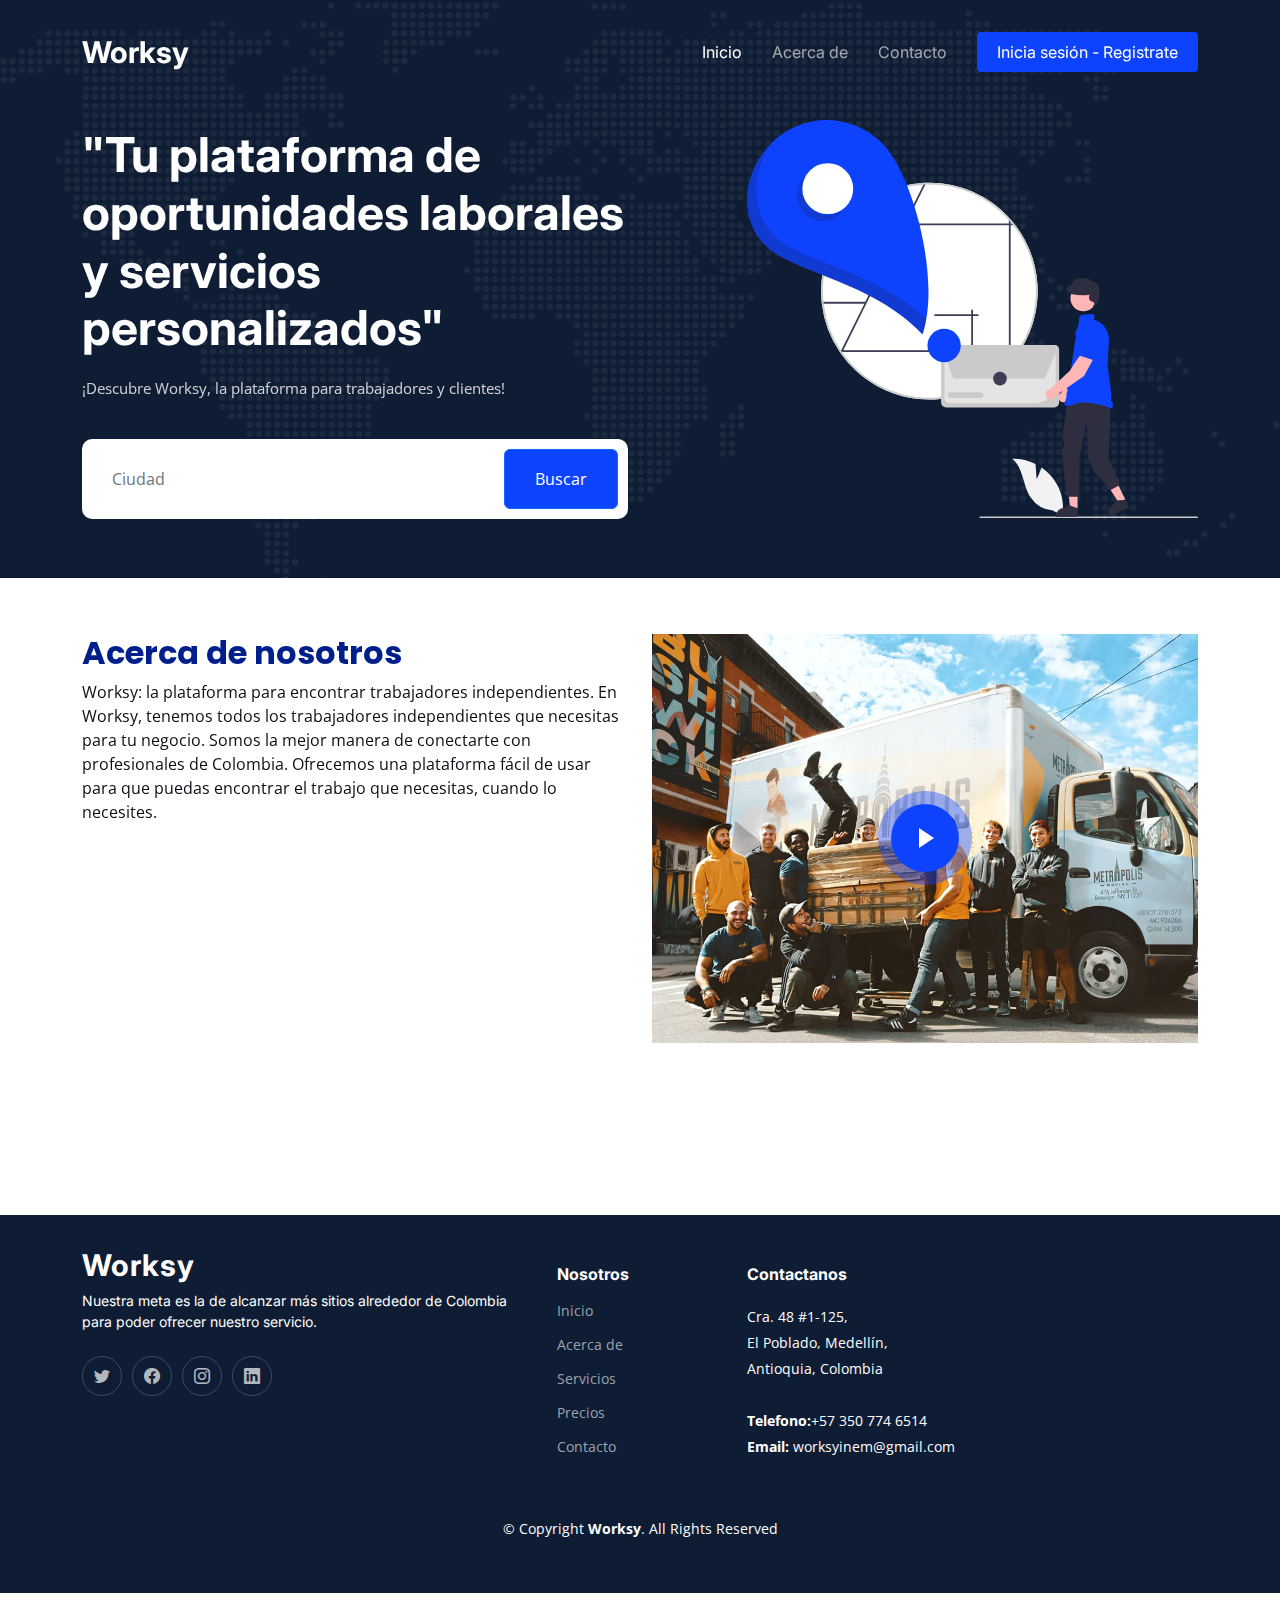
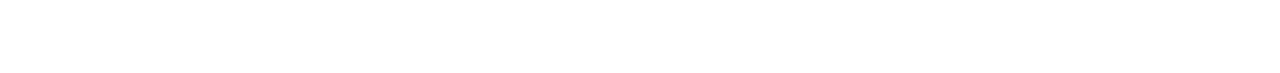
==== src/main/resources/static/index.html @ 36661a29 "Se añade el frontEnd" ====
<!DOCTYPE html>
<html lang="en">
  <head>
    <meta charset="utf-8">
    <meta content="width=device-width, initial-scale=1.0" name="viewport">

    <title>Worksy Inem</title>
    <meta content="" name="description">
    <meta content="" name="keywords">

    <!-- Favicons -->
    <link href="assets/img/favicon.png" rel="icon">
    <link href="assets/img/apple-touch-icon.png" rel="apple-touch-icon">

    <!-- Google Fonts -->
    <link rel="preconnect" href="https://fonts.googleapis.com">
    <link rel="preconnect" href="https://fonts.gstatic.com" crossorigin>
    <link href="https://fonts.googleapis.com/css2?family=Open+Sans:ital,wght@0,300;0,400;0,500;0,600;0,700;1,300;1,400;1,600;1,700&family=Poppins:ital,wght@0,300;0,400;0,500;0,600;0,700;1,300;1,400;1,500;1,600;1,700&family=Inter:ital,wght@0,300;0,400;0,500;0,600;0,700;1,300;1,400;1,500;1,600;1,700&display=swap" rel="stylesheet">

    <!-- Vendor CSS Files -->
    <link href="assets/vendor/bootstrap/css/bootstrap.min.css" rel="stylesheet">
    <link href="assets/vendor/bootstrap-icons/bootstrap-icons.css" rel="stylesheet">
    <link href="assets/vendor/fontawesome-free/css/all.min.css" rel="stylesheet">
    <link href="assets/vendor/glightbox/css/glightbox.min.css" rel="stylesheet">
    <link href="assets/vendor/swiper/swiper-bundle.min.css" rel="stylesheet">
    <link href="assets/vendor/aos/aos.css" rel="stylesheet">

    <!-- Template Main CSS File -->
    <link href="assets/css/main.css" rel="stylesheet">

    <!-- =======================================================
    * Template Name: Logis
    * Updated: Mar 10 2023 with Bootstrap v5.2.3
    * Template URL: https://bootstrapmade.com/logis-bootstrap-logistics-website-template/
    * Author: BootstrapMade.com
    * License: https://bootstrapmade.com/license/
    ======================================================== -->
  </head>

  <body>

  <!-- ======= Header ======= -->
  <header id="header" class="header d-flex align-items-center fixed-top">
    <div class="container-fluid container-xl d-flex align-items-center justify-content-between">

      <a href="index.html" class="logo d-flex align-items-center">
        <!-- Uncomment the line below if you also wish to use an image logo -->
        <!-- <img src="assets/img/logo.png" alt=""> -->
        <h1>Worksy</h1>
      </a>

      <i class="mobile-nav-toggle mobile-nav-show bi bi-list"></i>
      <i class="mobile-nav-toggle mobile-nav-hide d-none bi bi-x"></i>
      <nav id="navbar" class="navbar">
        <ul>
          <li><a href="index.html" class="active">Inicio</a></li>
          <li><a href="about.html">Acerca de</a></li>
          <li><a href="contact.html">Contacto</a></li>
          <li><a class="get-a-quote" href="login.html">Inicia sesión - Registrate</a></li>
        </ul>
      </nav><!-- .navbar -->

    </div>
  </header><!-- End Header -->
  <!-- End Header -->

  <!-- ======= Hero Section ======= -->
  <section id="hero" class="hero d-flex align-items-center">
    <div class="container">
      <div class="row gy-4 d-flex justify-content-between">
        <div class="col-lg-6 order-2 order-lg-1 d-flex flex-column justify-content-center">
          <h2 data-aos="fade-up">"Tu plataforma de oportunidades laborales y servicios personalizados"</h2>
          <p data-aos="fade-up" data-aos-delay="100">¡Descubre Worksy, la plataforma para trabajadores y clientes!</p>

          <form action="#" class="form-search d-flex align-items-stretch mb-3" data-aos="fade-up" data-aos-delay="200">
            <input type="text" class="form-control" placeholder="Ciudad">
            <button type="submit" class="btn btn-primary">Buscar</button>
          </form>

          <div class="row gy-4" data-aos="fade-up" data-aos-delay="400">

          </div>
        </div>

        <div class="col-lg-5 order-1 order-lg-2 hero-img" data-aos="zoom-out">
          <img src="assets/img/hero-img.svg" class="img-fluid mb-3 mb-lg-0" alt="">
        </div>

      </div>
    </div>
  </section><!-- End Hero Section -->

  <main id="main">


    <section id="featured-services" class="featured-services">
      <div class="container">

        <div class="row gy-4">
          <!-- ======= Featured Services Section =======
      <div class="col-lg-4 col-md-6 service-item d-flex" data-aos="fade-up">
        <div class="icon flex-shrink-0"><i class="fa-solid fa-cart-flatbed"></i></div>
        <div>

      <h4 class="title">Lorem Ipsum</h4>
      <p class="description">Voluptatum deleniti atque corrupti quos dolores et quas molestias excepturi sint occaecati cupiditate non provident</p>
      <a href="service-details.html" class="readmore stretched-link"><span>Learn More</span><i class="bi bi-arrow-right"></i></a>
    </div>
  </div>


  <div class="col-lg-4 col-md-6 service-item d-flex" data-aos="fade-up" data-aos-delay="100">
    <div class="icon flex-shrink-0"><i class="fa-solid fa-truck"></i></div>
    <div>
      <h4 class="title">Dolor Sitema</h4>
      <p class="description">Minim veniam, quis nostrud exercitation ullamco laboris nisi ut aliquip ex ea commodo consequat tarad limino ata</p>
      <a href="service-details.html" class="readmore stretched-link"><span>Learn More</span><i class="bi bi-arrow-right"></i></a>
    </div>
  </div>

  <div class="col-lg-4 col-md-6 service-item d-flex" data-aos="fade-up" data-aos-delay="200">
    <div class="icon flex-shrink-0"><i class="fa-solid fa-truck-ramp-box"></i></div>
    <div>
      <h4 class="title">Sed ut perspiciatis</h4>
      <p class="description">Duis aute irure dolor in reprehenderit in voluptate velit esse cillum dolore eu fugiat nulla pariatur</p>
      <a href="service-details.html" class="readmore stretched-link"><span>Learn More</span><i class="bi bi-arrow-right"></i></a>
    </div>
  </div>
  </section> End Featured Services Section -->
        </div>

      </div>

      <!-- ======= About Us Section ======= -->
      <section id="about" class="about pt-0">
        <div class="container" data-aos="fade-up">

          <div class="row gy-4">
            <div class="col-lg-6 position-relative align-self-start order-lg-last order-first">
              <img src="assets/img/about.jpg" class="img-fluid" alt="">
              <a href="https://www.youtube.com/watch?v=LXb3EKWsInQ" class="glightbox play-btn"></a>
            </div>
            <div class="col-lg-6 content order-last  order-lg-first">
              <h3>Acerca de nosotros</h3>
              <p>
                Worksy: la plataforma para encontrar trabajadores independientes.
                En Worksy, tenemos todos los trabajadores independientes que necesitas para tu negocio. Somos la mejor manera de conectarte con profesionales de Colombia. Ofrecemos una plataforma fácil de usar para que puedas encontrar el trabajo que necesitas, cuando lo necesites.</p>
              <ul>
                <li data-aos="fade-up" data-aos-delay="100">
                  <i class="bi bi-diagram-3"></i>
                  <div>
                    <h5>Worksy es el mejor lugar para encontrar trabajadores independientes.</h5>
                    <p></p>
                  </div>
                </li>
                <li data-aos="fade-up" data-aos-delay="200">
                  <i class="bi bi-fullscreen-exit"></i>
                  <div>
                    <h5> Ofrecemos una plataforma fácil de usar para que puedas encontrar el trabajo que necesitas.</h5>
                  </div>
                </li>
                <li data-aos="fade-up" data-aos-delay="300">
                  <i class="bi bi-broadcast"></i>
                  <div>
                    <h5>Conectamos a trabajadores independientes de todo el mundo con empresas y clientes que necesitan sus servicios.</h5>
                  </div>
                </li>
              </ul>
            </div>
          </div>

        </div>
      </section><!-- End About Us Section -->
      <!-- ======= Footer ======= -->
      <footer id="footer" class="footer">

        <div class="container">
          <div class="row gy-4">
            <div class="col-lg-5 col-md-12 footer-info">
              <a href="index.html" class="logo d-flex align-items-center">
                <span>Worksy</span>
              </a>
              <p>Nuestra meta es la de alcanzar más sitios alrededor de Colombia para poder ofrecer nuestro servicio.</p>
              <div class="social-links d-flex mt-4">
                <a href="#" class="twitter"><i class="bi bi-twitter"></i></a>
                <a href="#" class="facebook"><i class="bi bi-facebook"></i></a>
                <a href="#" class="instagram"><i class="bi bi-instagram"></i></a>
                <a href="#" class="linkedin"><i class="bi bi-linkedin"></i></a>
              </div>
            </div>

            <div class="col-lg-2 col-6 footer-links">
              <h4>Nosotros</h4>
              <ul>
                <li><a href="index.html" class="active">Inicio</a></li>
                <li><a href="about.html">Acerca de</a></li>
                <li><a href="services.html">Servicios</a></li>
                <li><a href="pricing.html">Precios</a></li>
                <li><a href="contact.html">Contacto</a></li>
              </ul>
            </div>

            <div class="col-lg-3 col-md-12 footer-contact text-center text-md-start">
              <h4>Contactanos</h4>
              <p>
                Cra. 48 #1-125,<br>
                El Poblado, Medellín,<br>
                Antioquia, Colombia <br><br>
                <strong>Telefono:</strong>+57 350 774 6514<br>
                <strong>Email:</strong> worksyinem@gmail.com<br>
              </p>
            </div>

          </div>
        </div>

        <div class="container mt-4">
          <div class="copyright">
            &copy; Copyright <strong><span>Worksy</span></strong>. All Rights Reserved
          </div>
          <div class="credits">
            <!-- All the links in the footer should remain intact. -->
            <!-- You can delete the links only if you purchased the pro version. -->
            <!-- Licensing information: https://bootstrapmade.com/license/ -->
            <!-- Purchase the pro version with working PHP/AJAX contact form: https://bootstrapmade.com/logis-bootstrap-logistics-website-template/ -->
          </div>
        </div>

      </footer><!-- End Footer -->
      <!-- End Footer -->

      <a href="#" class="scroll-top d-flex align-items-center justify-content-center"><i class="bi bi-arrow-up-short"></i></a>

      <div id="preloader"></div>

      <!-- Vendor JS Files -->
      <script src="assets/vendor/bootstrap/js/bootstrap.bundle.min.js"></script>
      <script src="assets/vendor/purecounter/purecounter_vanilla.js"></script>
      <script src="assets/vendor/glightbox/js/glightbox.min.js"></script>
      <script src="assets/vendor/swiper/swiper-bundle.min.js"></script>
      <script src="assets/vendor/aos/aos.js"></script>
      <script src="assets/vendor/php-email-form/validate.js"></script>

      <!-- Template Main JS File -->
      <script src="assets/js/main.js"></script>
  </body>
</html>
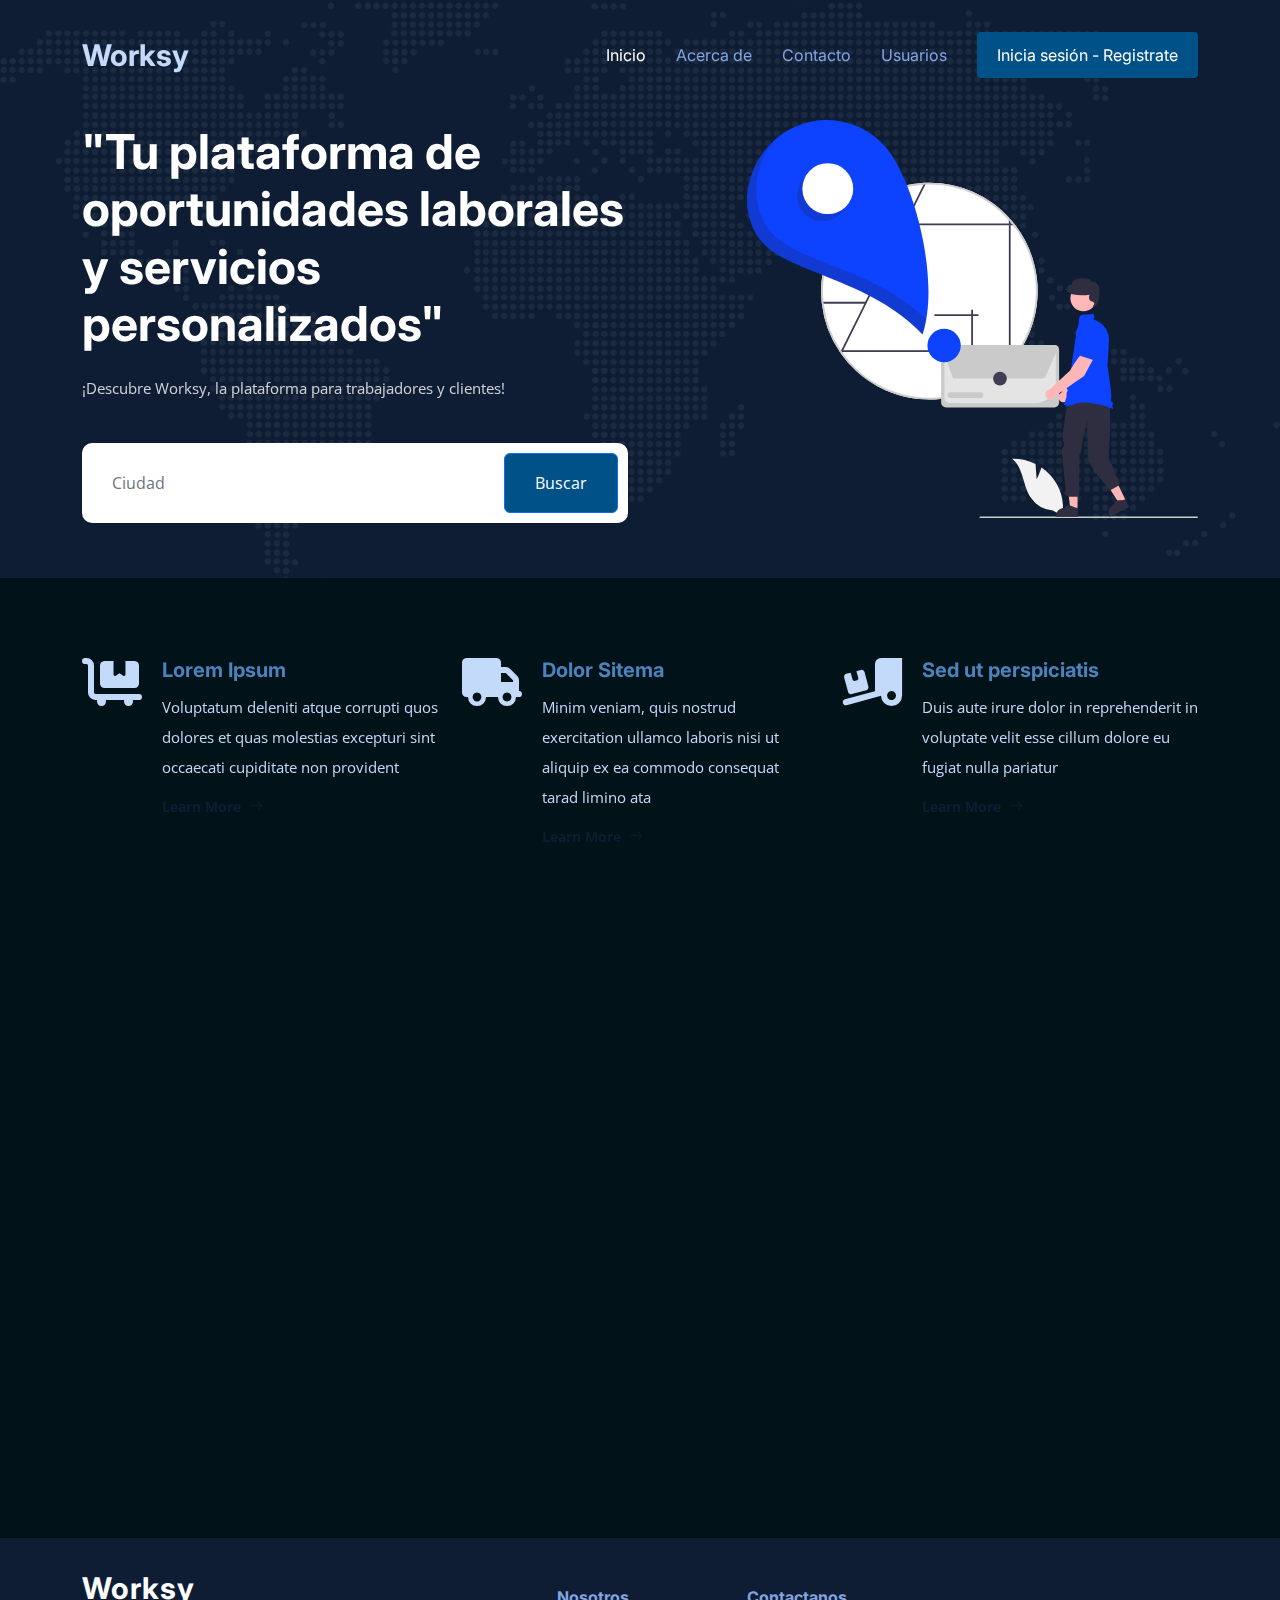
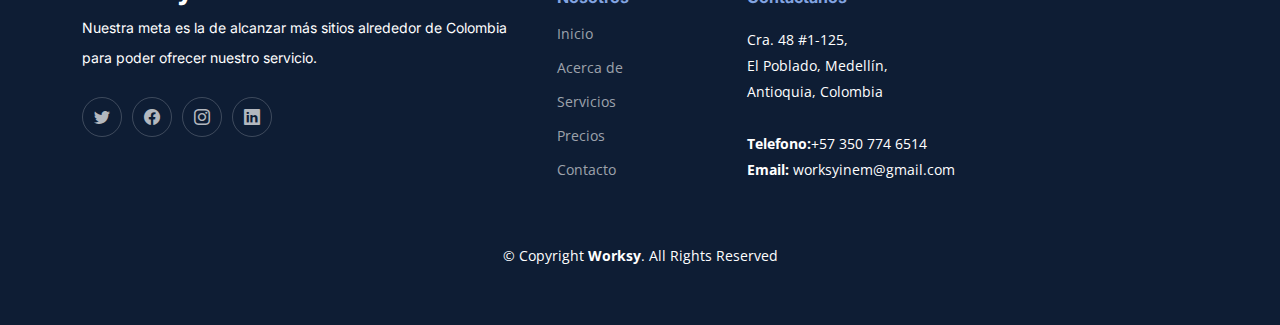
==== commit b2c570c6: "Se cambio gran parte de los colores del FrontEnd." ====
--- a/src/main/resources/static/index.html
+++ b/src/main/resources/static/index.html
@@ -56,6 +56,7 @@
           <li><a href="index.html" class="active">Inicio</a></li>
           <li><a href="about.html">Acerca de</a></li>
           <li><a href="contact.html">Contacto</a></li>
+          <li><a href="users-table.html">Usuarios</a></li>
           <li><a class="get-a-quote" href="login.html">Inicia sesión - Registrate</a></li>
         </ul>
       </nav><!-- .navbar -->
@@ -97,37 +98,45 @@
       <div class="container">
 
         <div class="row gy-4">
-          <!-- ======= Featured Services Section =======
-      <div class="col-lg-4 col-md-6 service-item d-flex" data-aos="fade-up">
-        <div class="icon flex-shrink-0"><i class="fa-solid fa-cart-flatbed"></i></div>
-        <div>
-
-      <h4 class="title">Lorem Ipsum</h4>
-      <p class="description">Voluptatum deleniti atque corrupti quos dolores et quas molestias excepturi sint occaecati cupiditate non provident</p>
-      <a href="service-details.html" class="readmore stretched-link"><span>Learn More</span><i class="bi bi-arrow-right"></i></a>
-    </div>
-  </div>
-
-
-  <div class="col-lg-4 col-md-6 service-item d-flex" data-aos="fade-up" data-aos-delay="100">
-    <div class="icon flex-shrink-0"><i class="fa-solid fa-truck"></i></div>
-    <div>
-      <h4 class="title">Dolor Sitema</h4>
-      <p class="description">Minim veniam, quis nostrud exercitation ullamco laboris nisi ut aliquip ex ea commodo consequat tarad limino ata</p>
-      <a href="service-details.html" class="readmore stretched-link"><span>Learn More</span><i class="bi bi-arrow-right"></i></a>
-    </div>
-  </div>
-
-  <div class="col-lg-4 col-md-6 service-item d-flex" data-aos="fade-up" data-aos-delay="200">
-    <div class="icon flex-shrink-0"><i class="fa-solid fa-truck-ramp-box"></i></div>
-    <div>
-      <h4 class="title">Sed ut perspiciatis</h4>
-      <p class="description">Duis aute irure dolor in reprehenderit in voluptate velit esse cillum dolore eu fugiat nulla pariatur</p>
-      <a href="service-details.html" class="readmore stretched-link"><span>Learn More</span><i class="bi bi-arrow-right"></i></a>
-    </div>
-  </div>
-  </section> End Featured Services Section -->
-        </div>
+
+          <div class="col-lg-4 col-md-6 service-item d-flex" data-aos="fade-up">
+            <div class="icon flex-shrink-0"><i class="fa-solid fa-cart-flatbed"></i></div>
+            <div>
+
+              <h4 class="title">Lorem Ipsum</h4>
+              <p class="description">Voluptatum deleniti atque corrupti quos dolores et quas molestias excepturi sint
+                occaecati cupiditate non provident</p>
+              <a href="service-details.html" class="readmore stretched-link"><span>Learn More</span><i
+                      class="bi bi-arrow-right"></i></a>
+            </div>
+          </div>
+
+
+          <div class="col-lg-4 col-md-6 service-item d-flex" data-aos="fade-up" data-aos-delay="100">
+            <div class="icon flex-shrink-0"><i class="fa-solid fa-truck"></i></div>
+            <div>
+              <h4 class="title">Dolor Sitema</h4>
+              <p class="description">Minim veniam, quis nostrud exercitation ullamco laboris nisi ut aliquip ex ea
+                commodo consequat tarad limino ata</p>
+              <a href="service-details.html" class="readmore stretched-link"><span>Learn More</span><i
+                      class="bi bi-arrow-right"></i></a>
+            </div>
+          </div>
+
+          <div class="col-lg-4 col-md-6 service-item d-flex" data-aos="fade-up" data-aos-delay="200">
+            <div class="icon flex-shrink-0"><i class="fa-solid fa-truck-ramp-box"></i></div>
+            <div>
+              <h4 class="title">Sed ut perspiciatis</h4>
+              <p class="description">Duis aute irure dolor in reprehenderit in voluptate velit esse cillum dolore eu
+                fugiat nulla pariatur</p>
+              <a href="service-details.html" class="readmore stretched-link"><span>Learn More</span><i
+                      class="bi bi-arrow-right"></i></a>
+            </div>
+          </div>
+        </div>
+      </div>
+    </section>
+  </main>
 
       </div>
 
@@ -243,5 +252,6 @@
 
       <!-- Template Main JS File -->
       <script src="assets/js/main.js"></script>
+
   </body>
 </html>--- a/src/main/resources/static/assets/css/main.css
+++ b/src/main/resources/static/assets/css/main.css
@@ -19,8 +19,8 @@
 
 /* Colors */
 :root {
-  --color-default: #0a0d13;
-  --color-primary: #0d42ff;
+  --color-default: #1a2231;
+  --color-primary: #005187;
   --color-secondary: #0e1d34;
 }
 
@@ -34,7 +34,9 @@
 --------------------------------------------------------------*/
 body {
   font-family: var(--font-default);
-  color: var(--color-default);
+  color: #83a5e1;
+  background-color: #011218;
+  line-height: 30px;
 }
 
 a {
@@ -54,6 +56,7 @@
 h5,
 h6 {
   font-family: var(--font-primary);
+  color: #83a5e1;
 }
 
 /*--------------------------------------------------------------
@@ -100,7 +103,7 @@
 .section-header span {
   position: absolute;
   top: 46px;
-  color: rgba(14, 29, 52, 0.06);
+  color: #83a5e1;
   left: 0;
   right: 0;
   z-index: 1;
@@ -148,16 +151,16 @@
 .breadcrumbs .page-header h2 {
   font-size: 56px;
   font-weight: 500;
-  color: #fff;
+  color: #83a5e1;
   font-family: var(--font-secondary);
 }
 
 .breadcrumbs .page-header p {
-  color: rgba(255, 255, 255, 0.8);
+  color: #83a5e1;
 }
 
 .breadcrumbs nav {
-  background-color: #f3f6fc;
+  background-color: #011218;
   padding: 20px 0;
 }
 
@@ -173,7 +176,7 @@
 }
 
 .breadcrumbs nav ol a {
-  color: var(--color-primary);
+  color: #83a5e1;
   transition: 0.3s;
 }
 
@@ -188,7 +191,7 @@
 .breadcrumbs nav ol li+li::before {
   display: inline-block;
   padding-right: 10px;
-  color: #4278cc;
+  color: #83a5e1;
   content: "/";
 }
 
@@ -275,7 +278,7 @@
 --------------------------------------------------------------*/
 @media screen and (max-width: 768px) {
   [data-aos-delay] {
-    transition-delay: 0 !important;
+    transition-delay: 0s !important;
   }
 }
 
@@ -289,7 +292,7 @@
 }
 
 .header.sticked {
-  background: rgba(14, 29, 52, 0.9);
+  background: rgba(0, 0, 0, 0.9);
   padding: 15px 0;
   box-shadow: 0px 2px 20px rgba(14, 29, 52, 0.1);
 }
@@ -303,7 +306,7 @@
   font-size: 30px;
   margin: 0;
   font-weight: 700;
-  color: #fff;
+  color: #c4dafa;
   font-family: var(--font-primary);
 }
 
@@ -336,7 +339,7 @@
     font-family: var(--font-primary);
     font-size: 16px;
     font-weight: 400;
-    color: rgba(255, 255, 255, 0.6);
+    color: #83a5e1;
     white-space: nowrap;
     transition: 0.3s;
   }
@@ -583,30 +586,30 @@
 }
 
 .featured-services .service-item .icon i {
-  color: #001f8d;
+  color: #c4dafa;
   font-size: 48px;
   transition: 0.3s;
 }
 
 .featured-services .service-item:hover .icon {
-  background: #fff;
+  background: #011218;
 }
 
 .featured-services .service-item:hover .icon i {
-  color: var(--color-primary);
+  color: #83a5e1;
 }
 
 .featured-services .service-item .title {
   font-weight: 700;
   margin-bottom: 10px;
   font-size: 20px;
-  color: var(--color-secondary);
+  color: #4d82bc;
   transition: 0.3s;
 }
 
 .featured-services .service-item .description {
   font-size: 15px;
-  color: #132848;
+  color: #c4dafa;
   margin-bottom: 10px;
 }
 
@@ -636,7 +639,7 @@
   font-weight: 700;
   font-size: 32px;
   font-family: var(--font-secondary);
-  color: #001f8d;
+  color: #4d82bc;
 }
 
 .about .content ul {
@@ -659,9 +662,9 @@
 }
 
 .about .content ul h5 {
-  font-size: 18px;
+  font-size: 15px;
   font-weight: 700;
-  color: #19335c;
+  color: #c4dafa;
 }
 
 .about .content ul p {
@@ -931,7 +934,7 @@
   list-style: none;
   color: #6c757d;
   text-align: left;
-  line-height: 20px;
+  line-height: 30px;
 }
 
 .pricing ul li {
@@ -1220,7 +1223,7 @@
 .team .member {
   text-align: center;
   margin-bottom: 20px;
-  background: #fff;
+  background: #011218;
   border: 1px solid rgba(14, 29, 52, 0.15);
 }
 
@@ -1257,7 +1260,7 @@
 }
 
 .team .member .social a {
-  color: rgba(14, 29, 52, 0.5);
+  color: rgb(0, 81, 135);
   transition: 0.3s;
 }
 
@@ -1311,7 +1314,7 @@
   list-style: none;
   color: #6c757d;
   text-align: left;
-  line-height: 20px;
+  line-height: 30px;
 }
 
 .horizontal-pricing ul li {
@@ -1533,19 +1536,19 @@
   font-size: 20px;
   font-weight: 600;
   margin-bottom: 5px;
-  color: var(--color-secondary);
+  color: #005187;
 }
 
 .contact .info-item p {
   padding: 0;
   margin-bottom: 0;
   font-size: 14px;
-  color: rgba(14, 29, 52, 0.8);
+  color: rgb(196, 218, 250);
 }
 
 .contact .php-email-form {
   width: 100%;
-  background: #fff;
+  background: #011218;
 }
 
 .contact .php-email-form .form-group {
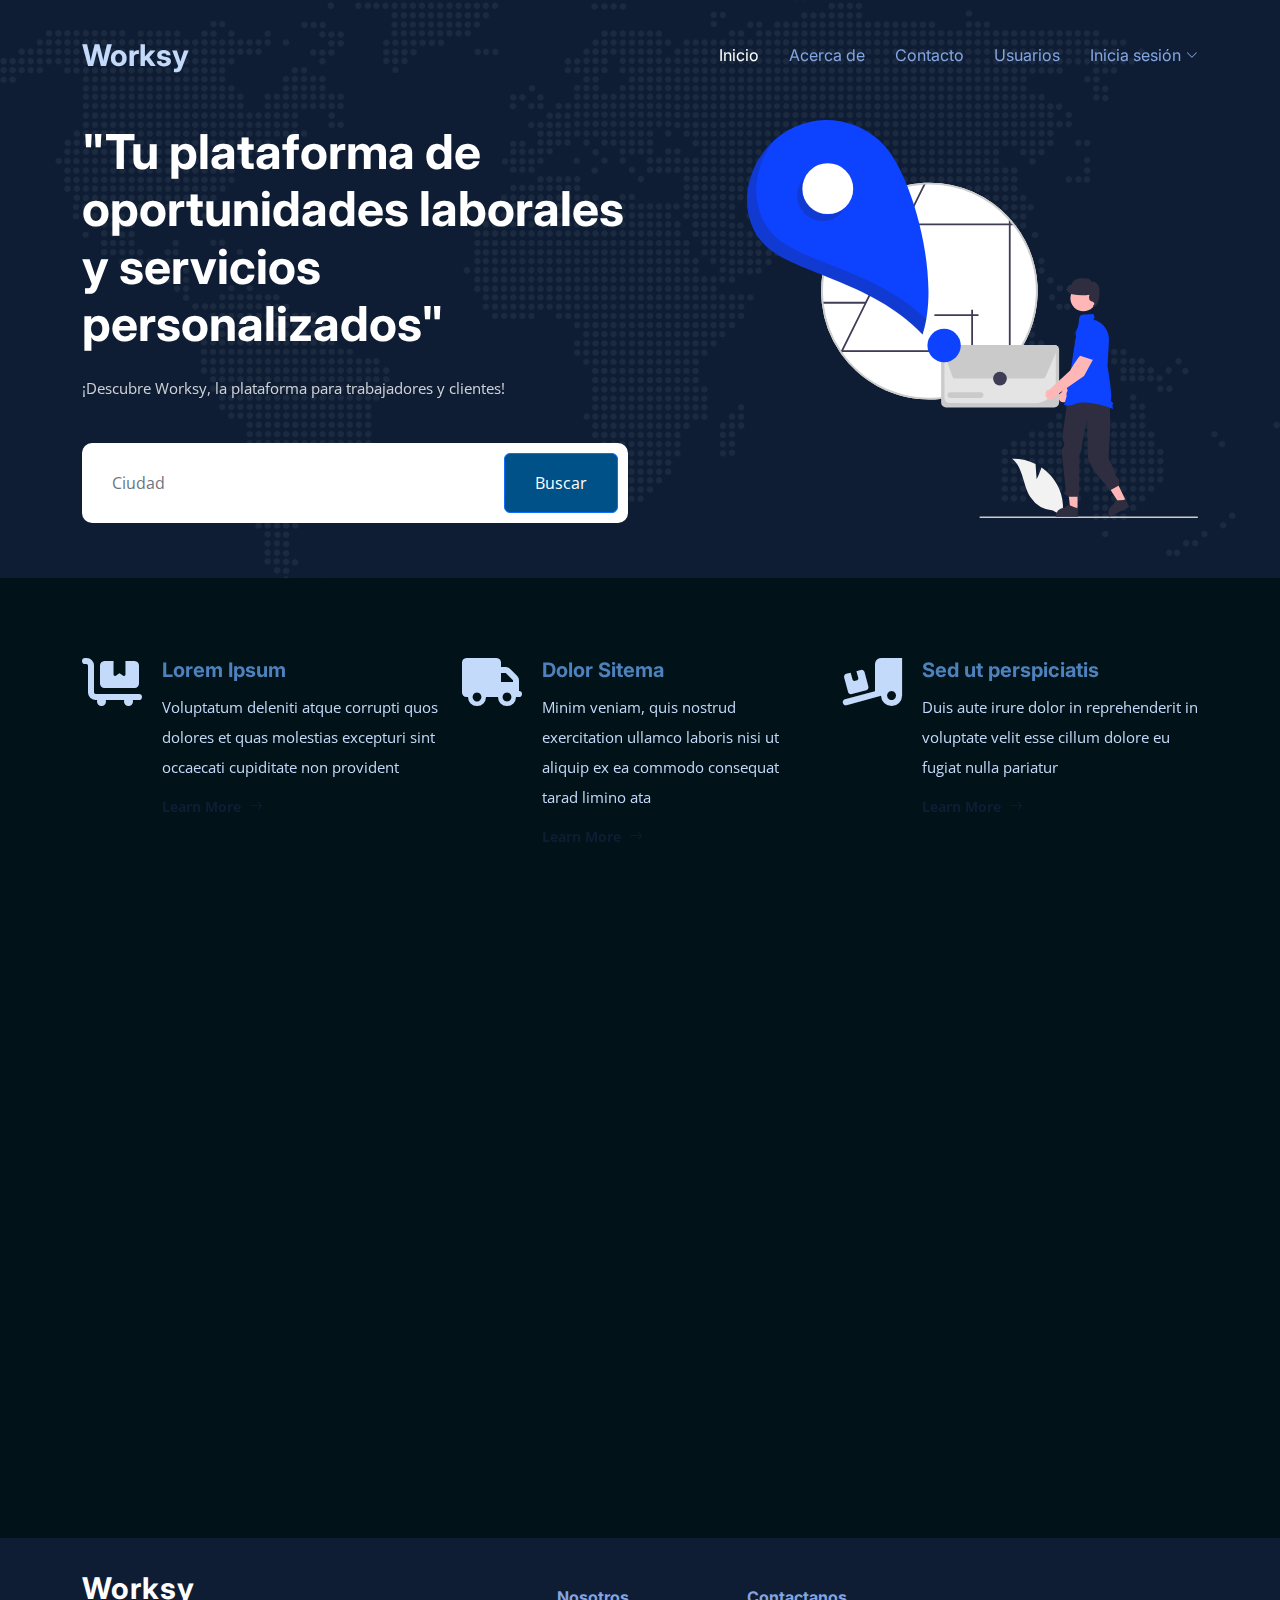
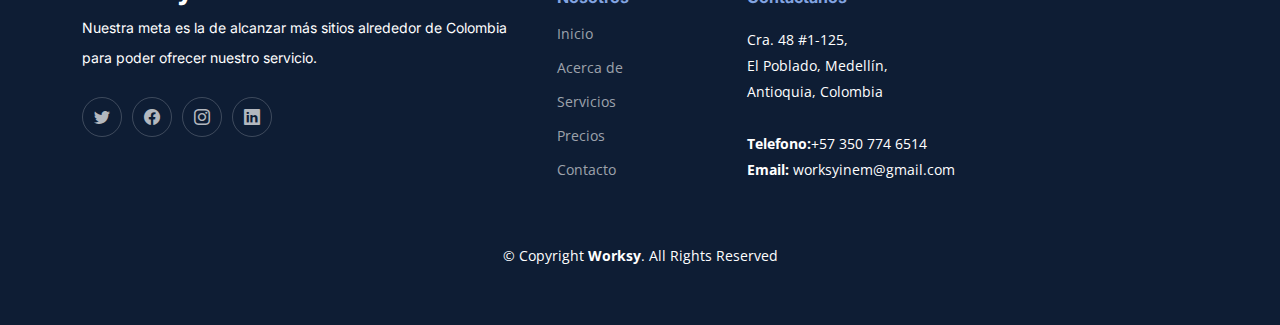
==== commit 128ed994: "Se mejora el funcionamiento del boton para acceder al formulario de iniciar sesion y registrarse" ====
--- a/src/main/resources/static/index.html
+++ b/src/main/resources/static/index.html
@@ -57,7 +57,11 @@
           <li><a href="about.html">Acerca de</a></li>
           <li><a href="contact.html">Contacto</a></li>
           <li><a href="users-table.html">Usuarios</a></li>
-          <li><a class="get-a-quote" href="login.html">Inicia sesión - Registrate</a></li>
+          <li class="dropdown"><a href="login.html"><span>Inicia sesión</span> <i class="bi bi-chevron-down dropdown-indicator"></i></a>
+            <ul>
+              <li><a href="login.html#sign-up">Registrate</a></li>
+            </ul>
+          </li>
         </ul>
       </nav><!-- .navbar -->
 
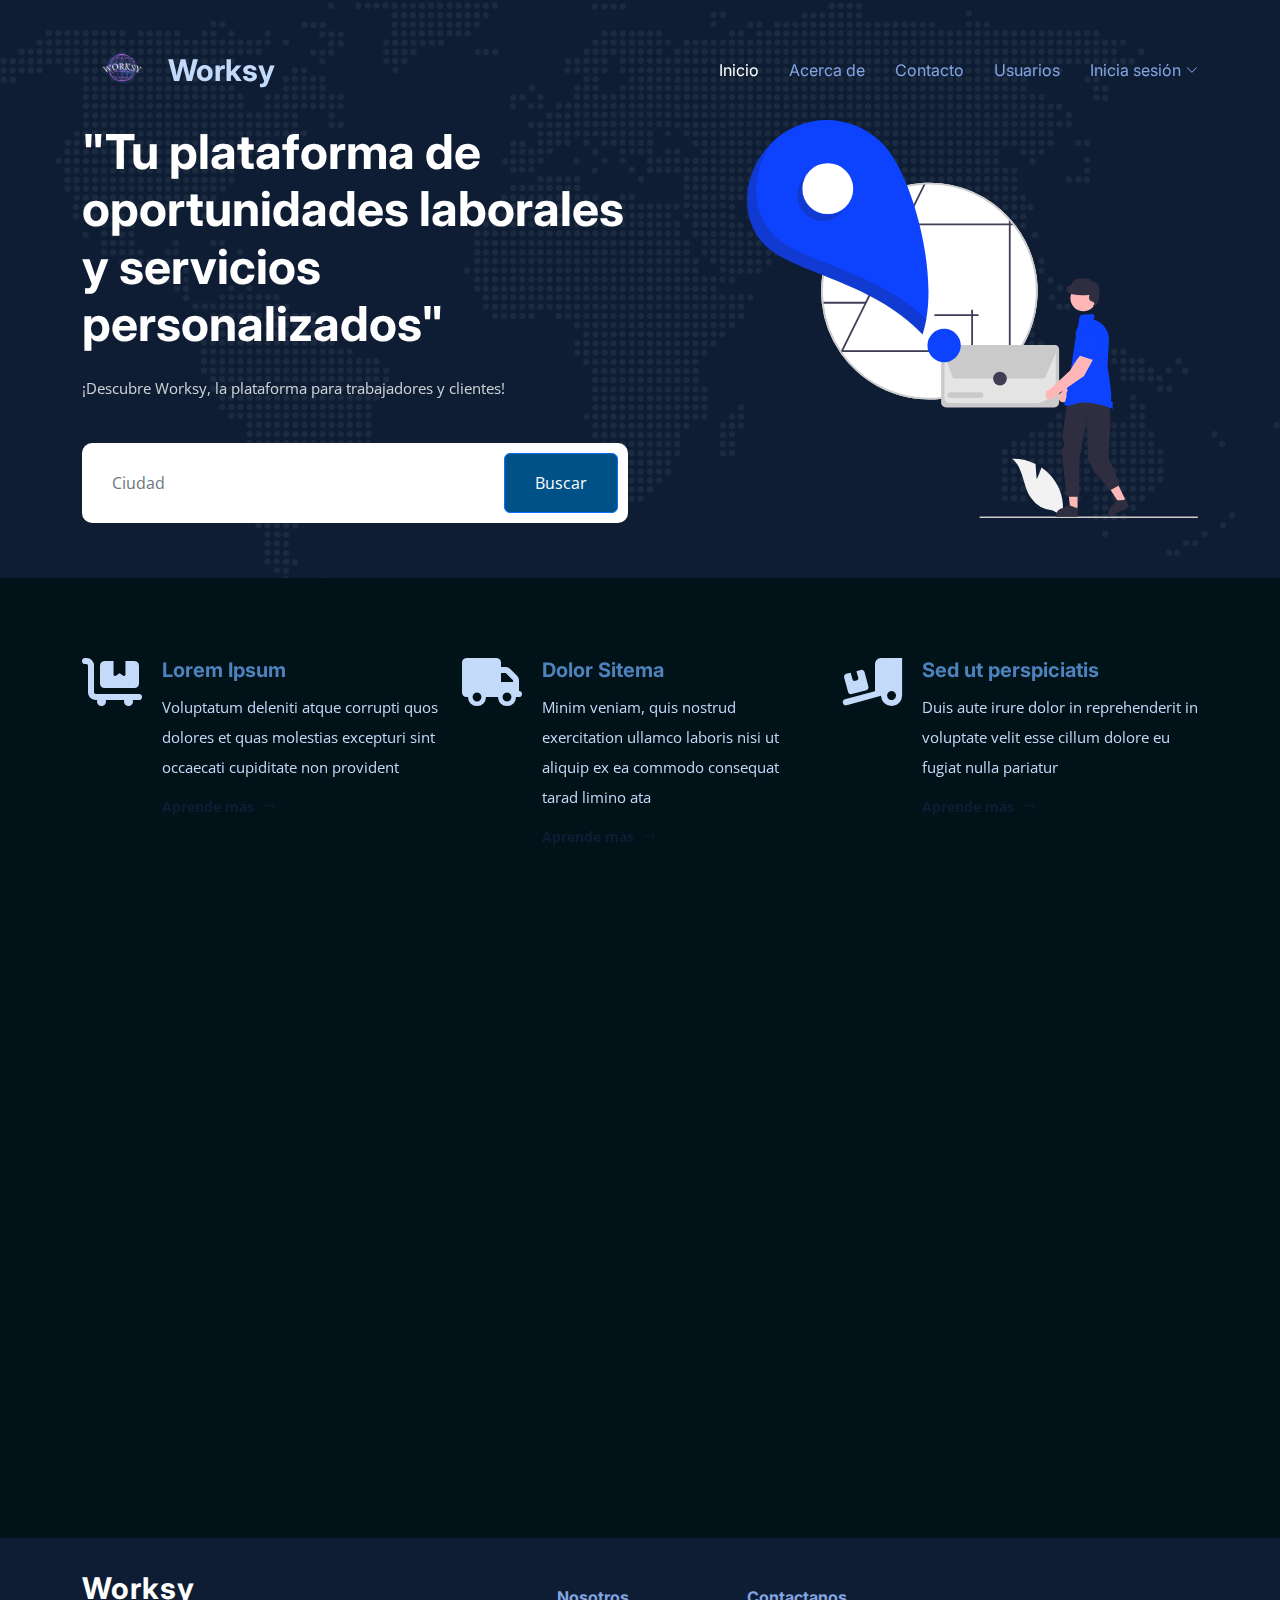
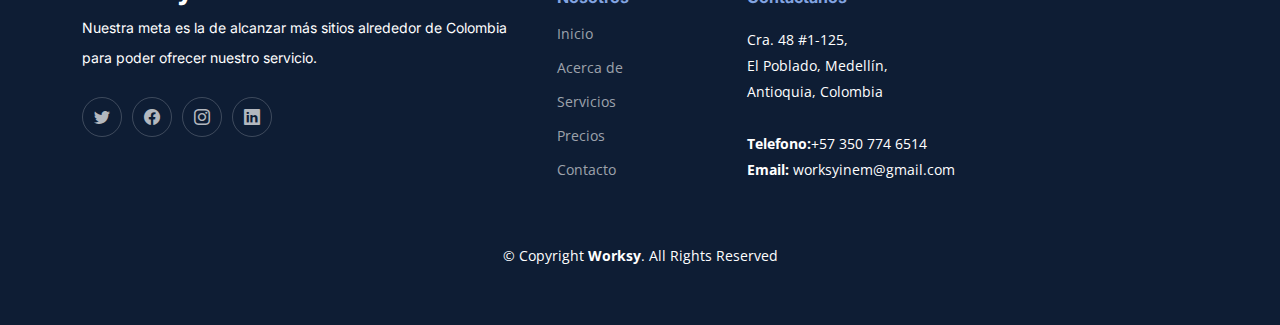
==== commit 49602364: "Se organizó algunas cosas basica y generales" ====
--- a/src/main/resources/static/index.html
+++ b/src/main/resources/static/index.html
@@ -45,7 +45,7 @@
 
       <a href="index.html" class="logo d-flex align-items-center">
         <!-- Uncomment the line below if you also wish to use an image logo -->
-        <!-- <img src="assets/img/logo.png" alt=""> -->
+        <img src="assets/img/logos/2.png" alt="">
         <h1>Worksy</h1>
       </a>
 
@@ -104,13 +104,15 @@
         <div class="row gy-4">
 
           <div class="col-lg-4 col-md-6 service-item d-flex" data-aos="fade-up">
-            <div class="icon flex-shrink-0"><i class="fa-solid fa-cart-flatbed"></i></div>
+            <div class="icon flex-shrink-0">
+              <i class="fa-solid fa-cart-flatbed"></i>
+            </div>
             <div>
 
               <h4 class="title">Lorem Ipsum</h4>
               <p class="description">Voluptatum deleniti atque corrupti quos dolores et quas molestias excepturi sint
                 occaecati cupiditate non provident</p>
-              <a href="service-details.html" class="readmore stretched-link"><span>Learn More</span><i
+              <a href="service-details.html" class="readmore stretched-link"><span>Aprende más</span><i
                       class="bi bi-arrow-right"></i></a>
             </div>
           </div>
@@ -122,7 +124,7 @@
               <h4 class="title">Dolor Sitema</h4>
               <p class="description">Minim veniam, quis nostrud exercitation ullamco laboris nisi ut aliquip ex ea
                 commodo consequat tarad limino ata</p>
-              <a href="service-details.html" class="readmore stretched-link"><span>Learn More</span><i
+              <a href="service-details.html" class="readmore stretched-link"><span>Aprende más</span><i
                       class="bi bi-arrow-right"></i></a>
             </div>
           </div>
@@ -133,7 +135,7 @@
               <h4 class="title">Sed ut perspiciatis</h4>
               <p class="description">Duis aute irure dolor in reprehenderit in voluptate velit esse cillum dolore eu
                 fugiat nulla pariatur</p>
-              <a href="service-details.html" class="readmore stretched-link"><span>Learn More</span><i
+              <a href="service-details.html" class="readmore stretched-link"><span>Aprende más</span><i
                       class="bi bi-arrow-right"></i></a>
             </div>
           </div>
--- a/src/main/resources/static/assets/css/main.css
+++ b/src/main/resources/static/assets/css/main.css
@@ -298,7 +298,8 @@
 }
 
 .header .logo img {
-  max-height: 40px;
+
+  max-height: 80px;
   margin-right: 6px;
 }
 
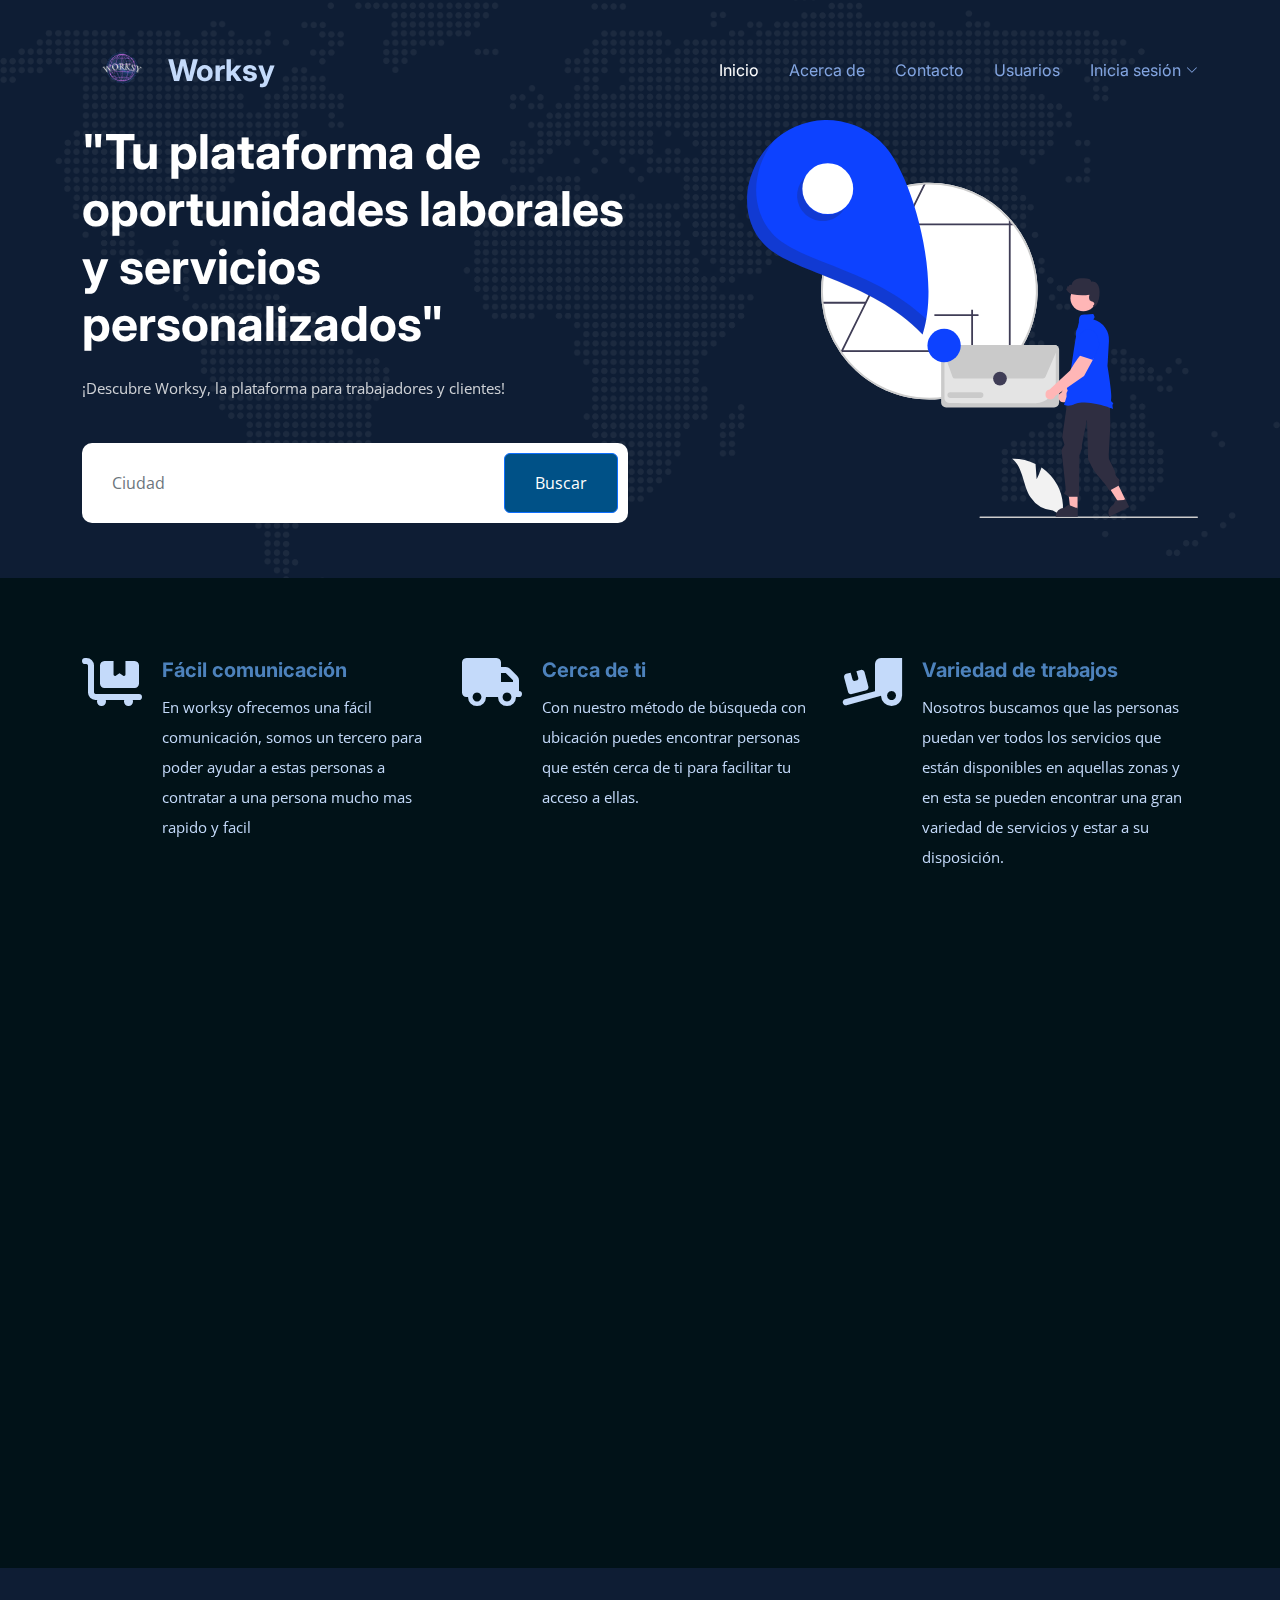
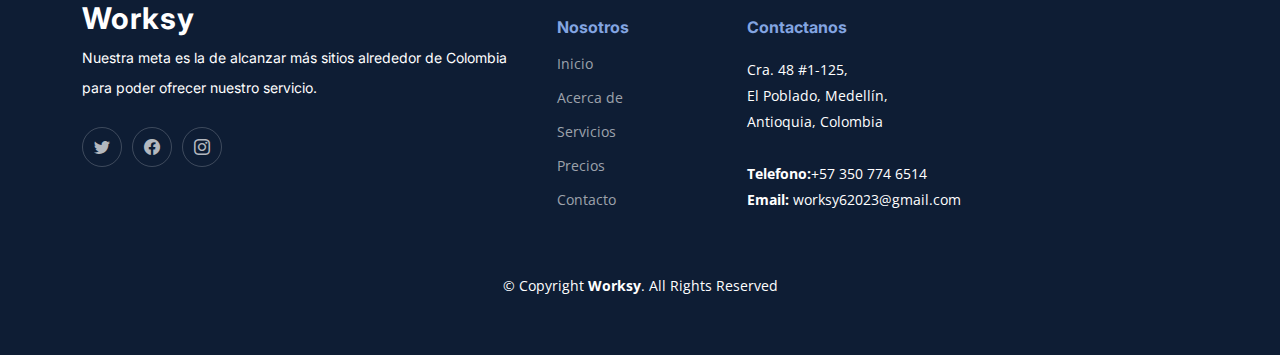
==== commit 74b9ae2e: "Ajustes varios (#2) (#3)" ====
--- a/src/main/resources/static/index.html
+++ b/src/main/resources/static/index.html
@@ -1,263 +1,252 @@
 <!DOCTYPE html>
 <html lang="en">
-  <head>
-    <meta charset="utf-8">
-    <meta content="width=device-width, initial-scale=1.0" name="viewport">
-
-    <title>Worksy Inem</title>
-    <meta content="" name="description">
-    <meta content="" name="keywords">
-
-    <!-- Favicons -->
-    <link href="assets/img/favicon.png" rel="icon">
-    <link href="assets/img/apple-touch-icon.png" rel="apple-touch-icon">
-
-    <!-- Google Fonts -->
-    <link rel="preconnect" href="https://fonts.googleapis.com">
-    <link rel="preconnect" href="https://fonts.gstatic.com" crossorigin>
-    <link href="https://fonts.googleapis.com/css2?family=Open+Sans:ital,wght@0,300;0,400;0,500;0,600;0,700;1,300;1,400;1,600;1,700&family=Poppins:ital,wght@0,300;0,400;0,500;0,600;0,700;1,300;1,400;1,500;1,600;1,700&family=Inter:ital,wght@0,300;0,400;0,500;0,600;0,700;1,300;1,400;1,500;1,600;1,700&display=swap" rel="stylesheet">
-
-    <!-- Vendor CSS Files -->
-    <link href="assets/vendor/bootstrap/css/bootstrap.min.css" rel="stylesheet">
-    <link href="assets/vendor/bootstrap-icons/bootstrap-icons.css" rel="stylesheet">
-    <link href="assets/vendor/fontawesome-free/css/all.min.css" rel="stylesheet">
-    <link href="assets/vendor/glightbox/css/glightbox.min.css" rel="stylesheet">
-    <link href="assets/vendor/swiper/swiper-bundle.min.css" rel="stylesheet">
-    <link href="assets/vendor/aos/aos.css" rel="stylesheet">
-
-    <!-- Template Main CSS File -->
-    <link href="assets/css/main.css" rel="stylesheet">
-
-    <!-- =======================================================
-    * Template Name: Logis
-    * Updated: Mar 10 2023 with Bootstrap v5.2.3
-    * Template URL: https://bootstrapmade.com/logis-bootstrap-logistics-website-template/
-    * Author: BootstrapMade.com
-    * License: https://bootstrapmade.com/license/
-    ======================================================== -->
-  </head>
-
-  <body>
-
-  <!-- ======= Header ======= -->
-  <header id="header" class="header d-flex align-items-center fixed-top">
-    <div class="container-fluid container-xl d-flex align-items-center justify-content-between">
-
-      <a href="index.html" class="logo d-flex align-items-center">
-        <!-- Uncomment the line below if you also wish to use an image logo -->
-        <img src="assets/img/logos/2.png" alt="">
-        <h1>Worksy</h1>
-      </a>
-
-      <i class="mobile-nav-toggle mobile-nav-show bi bi-list"></i>
-      <i class="mobile-nav-toggle mobile-nav-hide d-none bi bi-x"></i>
-      <nav id="navbar" class="navbar">
+<head>
+  <meta charset="utf-8">
+  <meta content="width=device-width, initial-scale=1.0" name="viewport">
+
+  <title>Worksy Inem</title>
+  <meta content="" name="description">
+  <meta content="" name="keywords">
+
+  <!-- Favicons -->
+  <link href="assets/img/favicon.png" rel="icon">
+  <link href="assets/img/apple-touch-icon.png" rel="apple-touch-icon">
+
+  <!-- Google Fonts -->
+  <link rel="preconnect" href="https://fonts.googleapis.com">
+  <link rel="preconnect" href="https://fonts.gstatic.com" crossorigin>
+  <link href="https://fonts.googleapis.com/css2?family=Open+Sans:ital,wght@0,300;0,400;0,500;0,600;0,700;1,300;1,400;1,600;1,700&family=Poppins:ital,wght@0,300;0,400;0,500;0,600;0,700;1,300;1,400;1,500;1,600;1,700&family=Inter:ital,wght@0,300;0,400;0,500;0,600;0,700;1,300;1,400;1,500;1,600;1,700&display=swap" rel="stylesheet">
+
+  <!-- Vendor CSS Files -->
+  <link href="assets/vendor/bootstrap/css/bootstrap.min.css" rel="stylesheet">
+  <link href="assets/vendor/bootstrap-icons/bootstrap-icons.css" rel="stylesheet">
+  <link href="assets/vendor/fontawesome-free/css/all.min.css" rel="stylesheet">
+  <link href="assets/vendor/glightbox/css/glightbox.min.css" rel="stylesheet">
+  <link href="assets/vendor/swiper/swiper-bundle.min.css" rel="stylesheet">
+  <link href="assets/vendor/aos/aos.css" rel="stylesheet">
+
+  <!-- Template Main CSS File -->
+  <link href="assets/css/main.css" rel="stylesheet">
+
+  <!-- =======================================================
+  * Template Name: Logis
+  * Updated: Mar 10 2023 with Bootstrap v5.2.3
+  * Template URL: https://bootstrapmade.com/logis-bootstrap-logistics-website-template/
+  * Author: BootstrapMade.com
+  * License: https://bootstrapmade.com/license/
+  ======================================================== -->
+</head>
+
+<body>
+
+<!-- ======= Header ======= -->
+<header id="header" class="header d-flex align-items-center fixed-top">
+  <div class="container-fluid container-xl d-flex align-items-center justify-content-between">
+
+    <a href="index.html" class="logo d-flex align-items-center">
+      <!-- Uncomment the line below if you also wish to use an image logo -->
+      <img src="assets/img/logos/2.png" alt="">
+      <h1>Worksy</h1>
+    </a>
+
+    <i class="mobile-nav-toggle mobile-nav-show bi bi-list"></i>
+    <i class="mobile-nav-toggle mobile-nav-hide d-none bi bi-x"></i>
+    <nav id="navbar" class="navbar">
+      <ul>
+        <li><a href="index.html" class="active">Inicio</a></li>
+        <li><a href="about.html">Acerca de</a></li>
+        <li><a href="contact.html">Contacto</a></li>
+        <li><a href="users-table.html">Usuarios</a></li>
+        <li class="dropdown"><a href="login.html"><span>Inicia sesión</span> <i class="bi bi-chevron-down dropdown-indicator"></i></a>
+          <ul>
+            <li><a href="login.html#sign-up">Registrate</a></li>
+          </ul>
+        </li>
+      </ul>
+    </nav><!-- .navbar -->
+
+  </div>
+</header><!-- End Header -->
+<!-- End Header -->
+
+<!-- ======= Hero Section ======= -->
+<section id="hero" class="hero d-flex align-items-center">
+  <div class="container">
+    <div class="row gy-4 d-flex justify-content-between">
+      <div class="col-lg-6 order-2 order-lg-1 d-flex flex-column justify-content-center">
+        <h2 data-aos="fade-up">"Tu plataforma de oportunidades laborales y servicios personalizados"</h2>
+        <p data-aos="fade-up" data-aos-delay="100">¡Descubre Worksy, la plataforma para trabajadores y clientes!</p>
+
+        <form action="#" class="form-search d-flex align-items-stretch mb-3" data-aos="fade-up" data-aos-delay="200">
+          <input type="text" class="form-control" placeholder="Ciudad">
+          <button type="submit" class="btn btn-primary">Buscar</button>
+        </form>
+
+        <div class="row gy-4" data-aos="fade-up" data-aos-delay="400">
+
+        </div>
+      </div>
+
+      <div class="col-lg-5 order-1 order-lg-2 hero-img" data-aos="zoom-out">
+        <img src="assets/img/hero-img.svg" class="img-fluid mb-3 mb-lg-0" alt="">
+      </div>
+
+    </div>
+  </div>
+</section><!-- End Hero Section -->
+
+<main id="main">
+
+
+  <section id="featured-services" class="featured-services">
+    <div class="container">
+
+      <div class="row gy-4">
+
+        <div class="col-lg-4 col-md-6 service-item d-flex" data-aos="fade-up">
+          <div class="icon flex-shrink-0">
+            <i class="fa-solid fa-cart-flatbed"></i>
+          </div>
+          <div>
+            <h4 class="title">Fácil comunicación </h4>
+            <p class="description">En worksy ofrecemos una fácil comunicación, somos un tercero para poder ayudar a estas personas a contratar a una persona mucho mas rapido y facil </p>
+          </div>
+        </div>
+
+
+        <div class="col-lg-4 col-md-6 service-item d-flex" data-aos="fade-up" data-aos-delay="100">
+          <div class="icon flex-shrink-0"><i class="fa-solid fa-truck"></i></div>
+          <div>
+            <h4 class="title">Cerca de ti</h4>
+            <p class="description">Con nuestro método de búsqueda con ubicación puedes encontrar personas que estén cerca de ti para facilitar tu acceso a ellas. </p>
+          </div>
+        </div>
+
+        <div class="col-lg-4 col-md-6 service-item d-flex" data-aos="fade-up" data-aos-delay="200">
+          <div class="icon flex-shrink-0"><i class="fa-solid fa-truck-ramp-box"></i></div>
+          <div>
+            <h4 class="title">Variedad de trabajos</h4>
+            <p class="description">Nosotros buscamos que las personas puedan ver todos los servicios que están disponibles en aquellas zonas y en esta se pueden encontrar una gran variedad de servicios y estar a su disposición.</p>
+          </div>
+        </div>
+      </div>
+    </div>
+  </section>
+</main>
+
+</div>
+
+<!-- ======= About Us Section ======= -->
+<section id="about" class="about pt-0">
+  <div class="container" data-aos="fade-up">
+
+    <div class="row gy-4">
+      <div class="col-lg-6 position-relative align-self-start order-lg-last order-first">
+        <img src="assets/img/about.jpg" class="img-fluid" alt="">
+        <a href="https://www.youtube.com/watch?v=LXb3EKWsInQ" class="glightbox play-btn"></a>
+      </div>
+      <div class="col-lg-6 content order-last  order-lg-first">
+        <h3>Acerca de nosotros</h3>
+        <p>
+          Worksy tu la plataforma para encontrar trabajadores independientes.
+          Nosotros, tenemos todos los trabajadores independientes que necesitas para tu negocio. Somos la mejor manera de conectarte con profesionales de Colombia. Ofrecemos una plataforma fácil de usar para que puedas encontrar el trabajo que necesitas, cuando lo necesites.</p>
+        <ul>
+          <li data-aos="fade-up" data-aos-delay="100">
+            <i class="bi bi-diagram-3"></i>
+            <div>
+              <h5>Worksy es el mejor lugar para encontrar trabajadores independientes.</h5>
+              <p></p>
+            </div>
+          </li>
+          <li data-aos="fade-up" data-aos-delay="200">
+            <i class="bi bi-fullscreen-exit"></i>
+            <div>
+              <h5> Ofrecemos una plataforma fácil de usar para que puedas encontrar el trabajo que necesitas.</h5>
+            </div>
+          </li>
+          <li data-aos="fade-up" data-aos-delay="300">
+            <i class="bi bi-broadcast"></i>
+            <div>
+              <h5>Conectamos a trabajadores independientes de todo el mundo con empresas y clientes que necesitan sus servicios.</h5>
+            </div>
+          </li>
+        </ul>
+      </div>
+    </div>
+
+  </div>
+</section><!-- End About Us Section -->
+<!-- ======= Footer ======= -->
+<footer id="footer" class="footer">
+
+  <div class="container">
+    <div class="row gy-4">
+      <div class="col-lg-5 col-md-12 footer-info">
+        <a href="index.html" class="logo d-flex align-items-center">
+          <span>Worksy</span>
+        </a>
+        <p>Nuestra meta es la de alcanzar más sitios alrededor de Colombia para poder ofrecer nuestro servicio.</p>
+        <div class="social-links d-flex mt-4">
+          <a href="#" class="twitter"><i class="bi bi-twitter"></i></a>
+          <a href="https://www.facebook.com/profile.php?id=61550283416870&mibextid=2JQ9oc" class="facebook"><i class="bi bi-facebook"></i></a>
+          <a href="https://www.instagram.com/worksy_6/" class="instagram"><i class="bi bi-instagram"></i></a>
+        </div>
+      </div>
+
+      <div class="col-lg-2 col-6 footer-links">
+        <h4>Nosotros</h4>
         <ul>
           <li><a href="index.html" class="active">Inicio</a></li>
           <li><a href="about.html">Acerca de</a></li>
+          <li><a href="services.html">Servicios</a></li>
+          <li><a href="pricing.html">Precios</a></li>
           <li><a href="contact.html">Contacto</a></li>
-          <li><a href="users-table.html">Usuarios</a></li>
-          <li class="dropdown"><a href="login.html"><span>Inicia sesión</span> <i class="bi bi-chevron-down dropdown-indicator"></i></a>
-            <ul>
-              <li><a href="login.html#sign-up">Registrate</a></li>
-            </ul>
-          </li>
         </ul>
-      </nav><!-- .navbar -->
-
-    </div>
-  </header><!-- End Header -->
-  <!-- End Header -->
-
-  <!-- ======= Hero Section ======= -->
-  <section id="hero" class="hero d-flex align-items-center">
-    <div class="container">
-      <div class="row gy-4 d-flex justify-content-between">
-        <div class="col-lg-6 order-2 order-lg-1 d-flex flex-column justify-content-center">
-          <h2 data-aos="fade-up">"Tu plataforma de oportunidades laborales y servicios personalizados"</h2>
-          <p data-aos="fade-up" data-aos-delay="100">¡Descubre Worksy, la plataforma para trabajadores y clientes!</p>
-
-          <form action="#" class="form-search d-flex align-items-stretch mb-3" data-aos="fade-up" data-aos-delay="200">
-            <input type="text" class="form-control" placeholder="Ciudad">
-            <button type="submit" class="btn btn-primary">Buscar</button>
-          </form>
-
-          <div class="row gy-4" data-aos="fade-up" data-aos-delay="400">
-
-          </div>
-        </div>
-
-        <div class="col-lg-5 order-1 order-lg-2 hero-img" data-aos="zoom-out">
-          <img src="assets/img/hero-img.svg" class="img-fluid mb-3 mb-lg-0" alt="">
-        </div>
-
-      </div>
-    </div>
-  </section><!-- End Hero Section -->
-
-  <main id="main">
-
-
-    <section id="featured-services" class="featured-services">
-      <div class="container">
-
-        <div class="row gy-4">
-
-          <div class="col-lg-4 col-md-6 service-item d-flex" data-aos="fade-up">
-            <div class="icon flex-shrink-0">
-              <i class="fa-solid fa-cart-flatbed"></i>
-            </div>
-            <div>
-
-              <h4 class="title">Lorem Ipsum</h4>
-              <p class="description">Voluptatum deleniti atque corrupti quos dolores et quas molestias excepturi sint
-                occaecati cupiditate non provident</p>
-              <a href="service-details.html" class="readmore stretched-link"><span>Aprende más</span><i
-                      class="bi bi-arrow-right"></i></a>
-            </div>
-          </div>
-
-
-          <div class="col-lg-4 col-md-6 service-item d-flex" data-aos="fade-up" data-aos-delay="100">
-            <div class="icon flex-shrink-0"><i class="fa-solid fa-truck"></i></div>
-            <div>
-              <h4 class="title">Dolor Sitema</h4>
-              <p class="description">Minim veniam, quis nostrud exercitation ullamco laboris nisi ut aliquip ex ea
-                commodo consequat tarad limino ata</p>
-              <a href="service-details.html" class="readmore stretched-link"><span>Aprende más</span><i
-                      class="bi bi-arrow-right"></i></a>
-            </div>
-          </div>
-
-          <div class="col-lg-4 col-md-6 service-item d-flex" data-aos="fade-up" data-aos-delay="200">
-            <div class="icon flex-shrink-0"><i class="fa-solid fa-truck-ramp-box"></i></div>
-            <div>
-              <h4 class="title">Sed ut perspiciatis</h4>
-              <p class="description">Duis aute irure dolor in reprehenderit in voluptate velit esse cillum dolore eu
-                fugiat nulla pariatur</p>
-              <a href="service-details.html" class="readmore stretched-link"><span>Aprende más</span><i
-                      class="bi bi-arrow-right"></i></a>
-            </div>
-          </div>
-        </div>
-      </div>
-    </section>
-  </main>
-
-      </div>
-
-      <!-- ======= About Us Section ======= -->
-      <section id="about" class="about pt-0">
-        <div class="container" data-aos="fade-up">
-
-          <div class="row gy-4">
-            <div class="col-lg-6 position-relative align-self-start order-lg-last order-first">
-              <img src="assets/img/about.jpg" class="img-fluid" alt="">
-              <a href="https://www.youtube.com/watch?v=LXb3EKWsInQ" class="glightbox play-btn"></a>
-            </div>
-            <div class="col-lg-6 content order-last  order-lg-first">
-              <h3>Acerca de nosotros</h3>
-              <p>
-                Worksy: la plataforma para encontrar trabajadores independientes.
-                En Worksy, tenemos todos los trabajadores independientes que necesitas para tu negocio. Somos la mejor manera de conectarte con profesionales de Colombia. Ofrecemos una plataforma fácil de usar para que puedas encontrar el trabajo que necesitas, cuando lo necesites.</p>
-              <ul>
-                <li data-aos="fade-up" data-aos-delay="100">
-                  <i class="bi bi-diagram-3"></i>
-                  <div>
-                    <h5>Worksy es el mejor lugar para encontrar trabajadores independientes.</h5>
-                    <p></p>
-                  </div>
-                </li>
-                <li data-aos="fade-up" data-aos-delay="200">
-                  <i class="bi bi-fullscreen-exit"></i>
-                  <div>
-                    <h5> Ofrecemos una plataforma fácil de usar para que puedas encontrar el trabajo que necesitas.</h5>
-                  </div>
-                </li>
-                <li data-aos="fade-up" data-aos-delay="300">
-                  <i class="bi bi-broadcast"></i>
-                  <div>
-                    <h5>Conectamos a trabajadores independientes de todo el mundo con empresas y clientes que necesitan sus servicios.</h5>
-                  </div>
-                </li>
-              </ul>
-            </div>
-          </div>
-
-        </div>
-      </section><!-- End About Us Section -->
-      <!-- ======= Footer ======= -->
-      <footer id="footer" class="footer">
-
-        <div class="container">
-          <div class="row gy-4">
-            <div class="col-lg-5 col-md-12 footer-info">
-              <a href="index.html" class="logo d-flex align-items-center">
-                <span>Worksy</span>
-              </a>
-              <p>Nuestra meta es la de alcanzar más sitios alrededor de Colombia para poder ofrecer nuestro servicio.</p>
-              <div class="social-links d-flex mt-4">
-                <a href="#" class="twitter"><i class="bi bi-twitter"></i></a>
-                <a href="#" class="facebook"><i class="bi bi-facebook"></i></a>
-                <a href="#" class="instagram"><i class="bi bi-instagram"></i></a>
-                <a href="#" class="linkedin"><i class="bi bi-linkedin"></i></a>
-              </div>
-            </div>
-
-            <div class="col-lg-2 col-6 footer-links">
-              <h4>Nosotros</h4>
-              <ul>
-                <li><a href="index.html" class="active">Inicio</a></li>
-                <li><a href="about.html">Acerca de</a></li>
-                <li><a href="services.html">Servicios</a></li>
-                <li><a href="pricing.html">Precios</a></li>
-                <li><a href="contact.html">Contacto</a></li>
-              </ul>
-            </div>
-
-            <div class="col-lg-3 col-md-12 footer-contact text-center text-md-start">
-              <h4>Contactanos</h4>
-              <p>
-                Cra. 48 #1-125,<br>
-                El Poblado, Medellín,<br>
-                Antioquia, Colombia <br><br>
-                <strong>Telefono:</strong>+57 350 774 6514<br>
-                <strong>Email:</strong> worksyinem@gmail.com<br>
-              </p>
-            </div>
-
-          </div>
-        </div>
-
-        <div class="container mt-4">
-          <div class="copyright">
-            &copy; Copyright <strong><span>Worksy</span></strong>. All Rights Reserved
-          </div>
-          <div class="credits">
-            <!-- All the links in the footer should remain intact. -->
-            <!-- You can delete the links only if you purchased the pro version. -->
-            <!-- Licensing information: https://bootstrapmade.com/license/ -->
-            <!-- Purchase the pro version with working PHP/AJAX contact form: https://bootstrapmade.com/logis-bootstrap-logistics-website-template/ -->
-          </div>
-        </div>
-
-      </footer><!-- End Footer -->
-      <!-- End Footer -->
-
-      <a href="#" class="scroll-top d-flex align-items-center justify-content-center"><i class="bi bi-arrow-up-short"></i></a>
-
-      <div id="preloader"></div>
-
-      <!-- Vendor JS Files -->
-      <script src="assets/vendor/bootstrap/js/bootstrap.bundle.min.js"></script>
-      <script src="assets/vendor/purecounter/purecounter_vanilla.js"></script>
-      <script src="assets/vendor/glightbox/js/glightbox.min.js"></script>
-      <script src="assets/vendor/swiper/swiper-bundle.min.js"></script>
-      <script src="assets/vendor/aos/aos.js"></script>
-      <script src="assets/vendor/php-email-form/validate.js"></script>
-
-      <!-- Template Main JS File -->
-      <script src="assets/js/main.js"></script>
-
-  </body>
+      </div>
+
+      <div class="col-lg-3 col-md-12 footer-contact text-center text-md-start">
+        <h4>Contactanos</h4>
+        <p>
+          Cra. 48 #1-125,<br>
+          El Poblado, Medellín,<br>
+          Antioquia, Colombia <br><br>
+          <strong>Telefono:</strong>+57 350 774 6514<br>
+          <strong>Email:</strong> worksy62023@gmail.com<br>
+        </p>
+      </div>
+
+    </div>
+  </div>
+
+  <div class="container mt-4">
+    <div class="copyright">
+      &copy; Copyright <strong><span>Worksy</span></strong>. All Rights Reserved
+    </div>
+    <div class="credits">
+      <!-- All the links in the footer should remain intact. -->
+      <!-- You can delete the links only if you purchased the pro version. -->
+      <!-- Licensing information: https://bootstrapmade.com/license/ -->
+      <!-- Purchase the pro version with working PHP/AJAX contact form: https://bootstrapmade.com/logis-bootstrap-logistics-website-template/ -->
+    </div>
+  </div>
+
+</footer><!-- End Footer -->
+<!-- End Footer -->
+
+<a href="#" class="scroll-top d-flex align-items-center justify-content-center"><i class="bi bi-arrow-up-short"></i></a>
+
+<div id="preloader"></div>
+
+<!-- Vendor JS Files -->
+<script src="assets/vendor/bootstrap/js/bootstrap.bundle.min.js"></script>
+<script src="assets/vendor/purecounter/purecounter_vanilla.js"></script>
+<script src="assets/vendor/glightbox/js/glightbox.min.js"></script>
+<script src="assets/vendor/swiper/swiper-bundle.min.js"></script>
+<script src="assets/vendor/aos/aos.js"></script>
+<script src="assets/vendor/php-email-form/validate.js"></script>
+
+<!-- Template Main JS File -->
+<script src="assets/js/main.js"></script>
+
+</body>
 </html>--- a/src/main/resources/static/assets/css/main.css
+++ b/src/main/resources/static/assets/css/main.css
@@ -129,7 +129,6 @@
     font-size: 38px;
   }
 }
-
 /*--------------------------------------------------------------
 # Breadcrumbs
 --------------------------------------------------------------*/
@@ -695,9 +694,7 @@
   height: 120px;
   animation-delay: 0s;
   animation: pulsate-btn 2s;
-  animation-direction: forwards;
   animation-iteration-count: infinite;
-  animation-timing-function: steps;
   opacity: 1;
   border-radius: 50%;
   border: 5px solid rgba(13, 66, 255, 0.7);
@@ -786,7 +783,6 @@
 
 .services .card a {
   color: #001973;
-  transition: 0.3;
 }
 
 .services .card a:hover {
